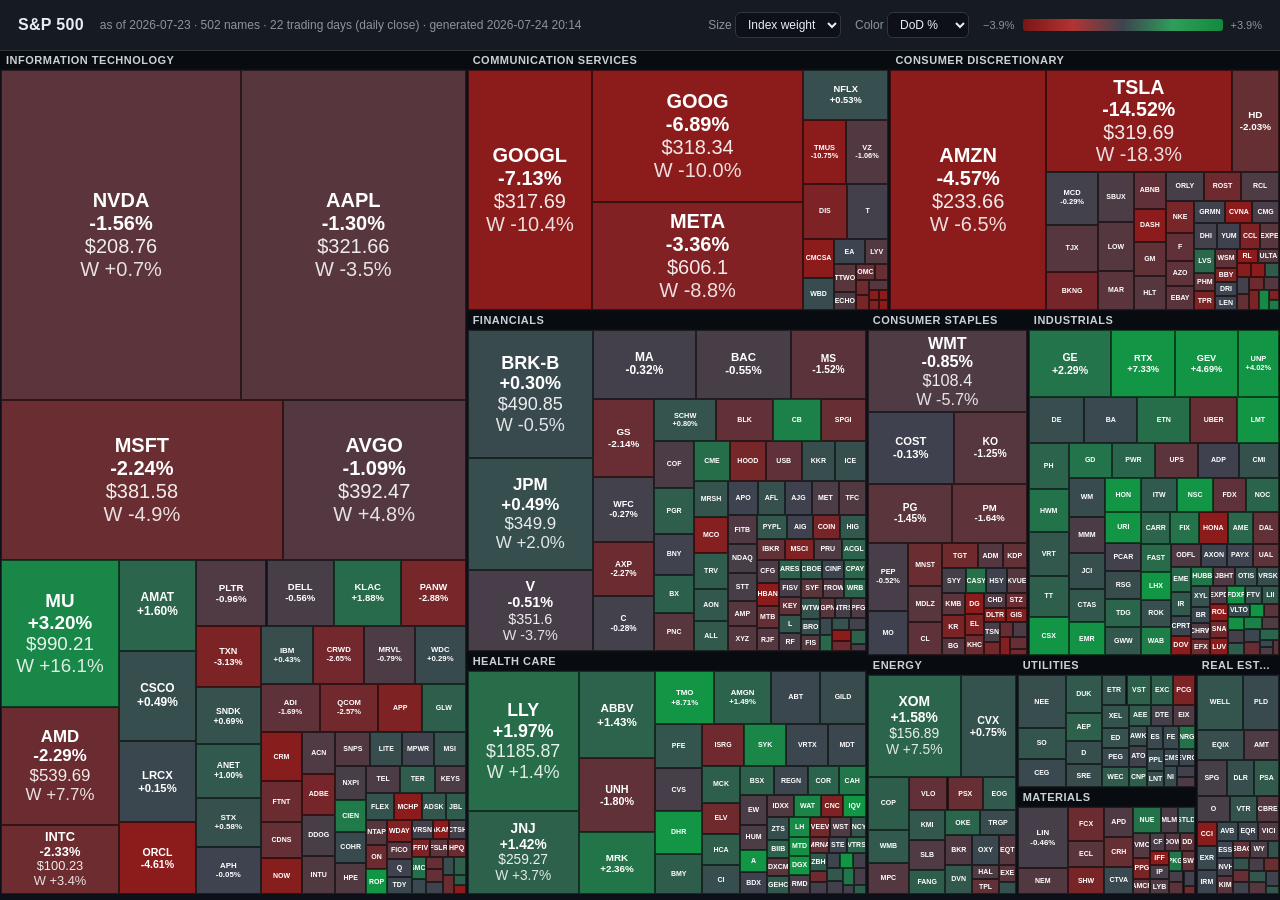
==== index.html @ 818093a1 "S&P 500 treemap: static page + data pipeline Co-Authored-By: Claude Opus 4.8 <noreply@anthropic.com>" ====
<!DOCTYPE html>
<html lang="en">
<head>
<meta charset="utf-8">
<meta name="viewport" content="width=device-width, initial-scale=1">
<title>S&P 500 Treemap</title>
<style>
  :root{--bg:#0d1117;--panel:#161b22;--border:#30363d;--text:#e6edf3;--muted:#8b949e;}
  *{box-sizing:border-box;}
  html,body{margin:0;height:100%;background:var(--bg);color:var(--text);
    font-family:-apple-system,BlinkMacSystemFont,"Segoe UI",Roboto,Helvetica,Arial,sans-serif;}
  header{display:flex;align-items:center;gap:16px;padding:12px 18px;border-bottom:1px solid var(--border);
    background:var(--panel);flex-wrap:wrap;}
  header h1{font-size:16px;font-weight:600;margin:0;letter-spacing:.3px;}
  header .sub{color:var(--muted);font-size:12px;}
  .controls{margin-left:auto;display:flex;gap:14px;align-items:center;font-size:12px;color:var(--muted);}
  .controls select{background:#0d1117;color:var(--text);border:1px solid var(--border);
    border-radius:6px;padding:4px 8px;font-size:12px;}
  .legend{display:flex;align-items:center;gap:8px;font-size:11px;color:var(--muted);}
  .legend .bar{width:200px;height:12px;border-radius:3px;
    background:linear-gradient(90deg,#7a1616,#b23434,#3d4450,#2f9e5c,#128a3d);}
  #map{position:relative;width:100%;height:calc(100% - 56px);}
  .sector{position:absolute;overflow:hidden;}
  .sector-label{position:absolute;top:0;left:0;right:0;height:18px;line-height:18px;
    font-size:11px;font-weight:700;letter-spacing:.5px;text-transform:uppercase;
    color:#c9d1d9;padding:0 6px;background:rgba(0,0,0,.35);z-index:2;
    white-space:nowrap;overflow:hidden;text-overflow:ellipsis;pointer-events:none;}
  .tile{position:absolute;border:1px solid rgba(0,0,0,.55);overflow:hidden;
    display:flex;flex-direction:column;align-items:center;justify-content:center;
    text-align:center;color:#fff;line-height:1.15;}
  .tile:hover{outline:2px solid #fff;outline-offset:-2px;z-index:5;}
  .tk{font-weight:700;}.pr{opacity:.9;}.dp{font-weight:600;}.ww{opacity:.85;}
  .tt{position:fixed;pointer-events:none;z-index:50;background:#000;border:1px solid var(--border);
    border-radius:8px;padding:8px 10px;font-size:12px;min-width:200px;display:none;box-shadow:0 6px 20px rgba(0,0,0,.5);}
  .tt b{font-size:13px;}
  .tt .row{display:flex;justify-content:space-between;gap:16px;color:var(--muted);}
  .tt .row span:last-child{color:var(--text);font-variant-numeric:tabular-nums;}
  #err{padding:40px;color:var(--muted);font-size:14px;}
</style>
</head>
<body>
<header>
  <h1>S&amp;P 500</h1>
  <span class="sub" id="asof"></span>
  <div class="controls">
    <label>Size <select id="sizeSel"><option>Index weight</option><option>Equal</option></select></label>
    <label>Color <select id="colorSel"><option>DoD %</option><option>WoW %</option></select></label>
    <div class="legend"><span id="legLo">−3%</span><div class="bar"></div><span id="legHi">+3%</span></div>
  </div>
</header>
<div id="map"><div id="err">Loading data…</div></div>
<div class="tt" id="tt"></div>

<script src="data.js"></script>
<script>
const SECTOR_ORDER=["Information Technology","Communication Services","Consumer Discretionary","Financials",
  "Health Care","Consumer Staples","Industrials","Energy","Utilities","Materials","Real Estate"];

const D=window.SP500;
if(!D||!D.stocks){document.getElementById('err').textContent="data.js not found or empty — run fetch_data.py.";}

// stock tuple: [ticker, sector, price, weight, dod, wow]
const STOCKS=(D&&D.stocks)||[];
const SERIES=(D&&D.series)||{};
const SECTOR_SERIES=(D&&D.sectorSeries)||{};
const SPX_SERIES=(D&&D.spxSeries)||[];

// ---- adaptive color clamp: 92nd percentile of |value| across whole index ----
function clampFor(mode){
  const idx=mode==='WoW %'?5:4;
  const vals=STOCKS.map(s=>Math.abs(s[idx])).filter(v=>isFinite(v)).sort((a,b)=>a-b);
  if(!vals.length)return 3;
  const p=vals[Math.floor(vals.length*0.92)]||vals[vals.length-1];
  return Math.max(0.5,Math.round(p*10)/10);
}
let CLAMP=3;
function lerp(a,b,t){return a+(b-a)*t;}
function colorFor(v){
  const c=Math.max(-CLAMP,Math.min(CLAMP,v))/CLAMP;
  const g=[61,68,80];let r,gr,b;
  if(c<0){const t=-c;r=lerp(g[0],140,t);gr=lerp(g[1],28,t);b=lerp(g[2],28,t);}
  else{const t=c;r=lerp(g[0],18,t);gr=lerp(g[1],150,t);b=lerp(g[2],70,t);}
  return `rgb(${r|0},${gr|0},${b|0})`;
}

// ---- sparkline ----
function sparkline(ticker,sector){
  const a=SERIES[ticker],b=SECTOR_SERIES[sector],c=SPX_SERIES;
  if(!a||!a.length)return'';
  const N=a.length;
  const lines=[a,b,c].filter(Boolean);
  const all=[].concat(...lines);
  let mn=Math.min(...all),mx=Math.max(...all);
  if(mx-mn<1e-6){mx+=0.01;mn-=0.01;}
  const W=200,H=54,pad=3;
  const X=i=>pad+i*(W-2*pad)/(N-1);
  const Y=v=>pad+(1-(v-mn)/(mx-mn))*(H-2*pad);
  const path=s=>s.map((v,i)=>`${i?'L':'M'}${X(i).toFixed(1)},${Y(v).toFixed(1)}`).join(' ');
  const zeroY=Y(0).toFixed(1);
  const secPath=b?`<path d="${path(b)}" fill="none" stroke="#d29922" stroke-width="1.2" opacity=".9"/>`:'';
  const spxPath=c&&c.length?`<path d="${path(c)}" fill="none" stroke="#8b949e" stroke-width="1" stroke-dasharray="3 2" opacity=".8"/>`:'';
  const last=v=>((v>=0?'+':'')+(v*100).toFixed(1)+'%');
  return `<svg width="${W}" height="${H}" style="display:block;margin-top:6px">
    <line x1="${pad}" y1="${zeroY}" x2="${W-pad}" y2="${zeroY}" stroke="#30363d" stroke-dasharray="2 2"/>
    ${spxPath}${secPath}
    <path d="${path(a)}" fill="none" stroke="#58a6ff" stroke-width="1.8"/></svg>
  <div style="display:flex;gap:10px;font-size:10px;margin-top:2px">
    <span style="color:#58a6ff">— ${ticker} ${last(a[N-1])}</span>
    ${b?`<span style="color:#d29922">— Sector</span>`:''}
    ${c&&c.length?`<span style="color:#8b949e">-- S&amp;P ${last(c[c.length-1])}</span>`:''}
  </div>`;
}

// ---- squarified treemap ----
function squarify(items,x,y,w,h){
  const total=items.reduce((s,i)=>s+i.value,0)||1;
  const scale=(w*h)/total;
  const norm=items.map(i=>({...i,area:i.value*scale}));
  const out=[];let rx=x,ry=y,rw=w,rh=h,row=[],i=0;
  const worst=(row,len)=>{const s=row.reduce((a,b)=>a+b.area,0);
    const mx=Math.max(...row.map(r=>r.area)),mn=Math.min(...row.map(r=>r.area));
    return Math.max((len*len*mx)/(s*s),(s*s)/(len*len*mn));};
  function layoutRow(row,len,horiz){const s=row.reduce((a,b)=>a+b.area,0),thick=s/len;let off=0;
    for(const r of row){const cell=r.area/thick;
      if(horiz){out.push({...r,rect:[rx,ry+off,thick,cell]});off+=cell;}
      else{out.push({...r,rect:[rx+off,ry,cell,thick]});off+=cell;}}
    if(horiz){rx+=thick;rw-=thick;}else{ry+=thick;rh-=thick;}}
  while(i<norm.length){const horiz=rw>=rh;const len=horiz?rh:rw;const cur=norm[i];
    if(row.length===0){row.push(cur);i++;continue;}
    if(worst(row,len)>=worst([...row,cur],len)){row.push(cur);i++;}
    else{layoutRow(row,len,horiz);row=[];}}
  if(row.length){const horiz=rw>=rh;layoutRow(row,horiz?rh:rw,horiz);}
  return out;
}

function build(){
  const map=document.getElementById('map');map.innerHTML='';
  if(!STOCKS.length)return;
  const W=map.clientWidth,H=map.clientHeight;
  const sizeMode=document.getElementById('sizeSel').value;
  const colorMode=document.getElementById('colorSel').value;
  CLAMP=clampFor(colorMode);
  document.getElementById('legLo').textContent='−'+CLAMP+'%';
  document.getElementById('legHi').textContent='+'+CLAMP+'%';

  const bySector={};
  for(const r of STOCKS){
    const o={ticker:r[0],sector:r[1],price:r[2],wt:r[3],dod:r[4],wow:r[5]};
    (bySector[o.sector]=bySector[o.sector]||[]).push(o);
  }
  const sectors=SECTOR_ORDER.filter(s=>bySector[s]).map(s=>({
    name:s,value:bySector[s].reduce((a,b)=>a+(b.wt||0.01),0),items:bySector[s]}));

  for(const sr of squarify(sectors,0,0,W,H)){
    const [sx,sy,sw,sh]=sr.rect;
    const secDiv=document.createElement('div');secDiv.className='sector';
    secDiv.style.cssText=`left:${sx}px;top:${sy}px;width:${sw}px;height:${sh}px;`;
    const lbl=document.createElement('div');lbl.className='sector-label';lbl.textContent=sr.name;
    secDiv.appendChild(lbl);
    const items=sr.items.map(it=>({...it,value:sizeMode==='Equal'?1:(it.wt||0.005)}))
                        .sort((a,b)=>b.value-a.value);
    const pad=1,top=18;
    for(const t of squarify(items,pad,top+pad,Math.max(1,sw-2*pad),Math.max(1,sh-top-2*pad))){
      const [tx,ty,tw,th]=t.rect;
      const val=colorMode==='WoW %'?t.wow:t.dod;
      const d=document.createElement('div');d.className='tile';
      d.style.cssText=`left:${tx}px;top:${ty}px;width:${tw}px;height:${th}px;background:${colorFor(val)};`;
      const area=tw*th;let html='';
      if(area>260)html+=`<div class="tk">${t.ticker}</div>`;
      if(area>2600)html+=`<div class="dp">${t.dod>=0?'+':''}${t.dod.toFixed(2)}%</div>`;
      if(area>8000)html+=`<div class="pr">$${t.price}</div><div class="ww">W ${t.wow>=0?'+':''}${t.wow.toFixed(1)}%</div>`;
      d.innerHTML=html;
      d.style.fontSize=Math.max(7,Math.min(20,Math.sqrt(area)/7))+'px';
      d.addEventListener('mousemove',e=>showTip(e,t));
      d.addEventListener('mouseleave',hideTip);
      secDiv.appendChild(d);
    }
    map.appendChild(secDiv);
  }
}

const tt=document.getElementById('tt');
function showTip(e,t){
  tt.style.display='block';
  tt.innerHTML=`<b>${t.ticker}</b> &nbsp;<span style="color:#8b949e">${t.sector}</span>
    <div class="row"><span>Price</span><span>$${t.price}</span></div>
    <div class="row"><span>DoD</span><span>${t.dod>=0?'+':''}${t.dod.toFixed(2)}%</span></div>
    <div class="row"><span>WoW</span><span>${t.wow>=0?'+':''}${t.wow.toFixed(2)}%</span></div>
    <div class="row"><span>Index wt</span><span>${t.wt!=null?t.wt.toFixed(3)+'%':'—'}</span></div>
    ${sparkline(t.ticker,t.sector)}`;
  const w=224,h=190,pad=14;
  let x=e.clientX+pad,y=e.clientY+pad;
  if(x+w>window.innerWidth)x=e.clientX-w-pad;
  if(y+h>window.innerHeight)y=e.clientY-h-pad;
  tt.style.left=Math.max(4,x)+'px';tt.style.top=Math.max(4,y)+'px';
}
function hideTip(){tt.style.display='none';}

if(D){
  document.getElementById('asof').textContent=
    `as of ${D.asOf} · ${STOCKS.length} names · ${D.window} · generated ${D.generated||''}`;
  document.getElementById('sizeSel').addEventListener('change',build);
  document.getElementById('colorSel').addEventListener('change',build);
  window.addEventListener('resize',build);
  build();
}
</script>
</body>
</html>
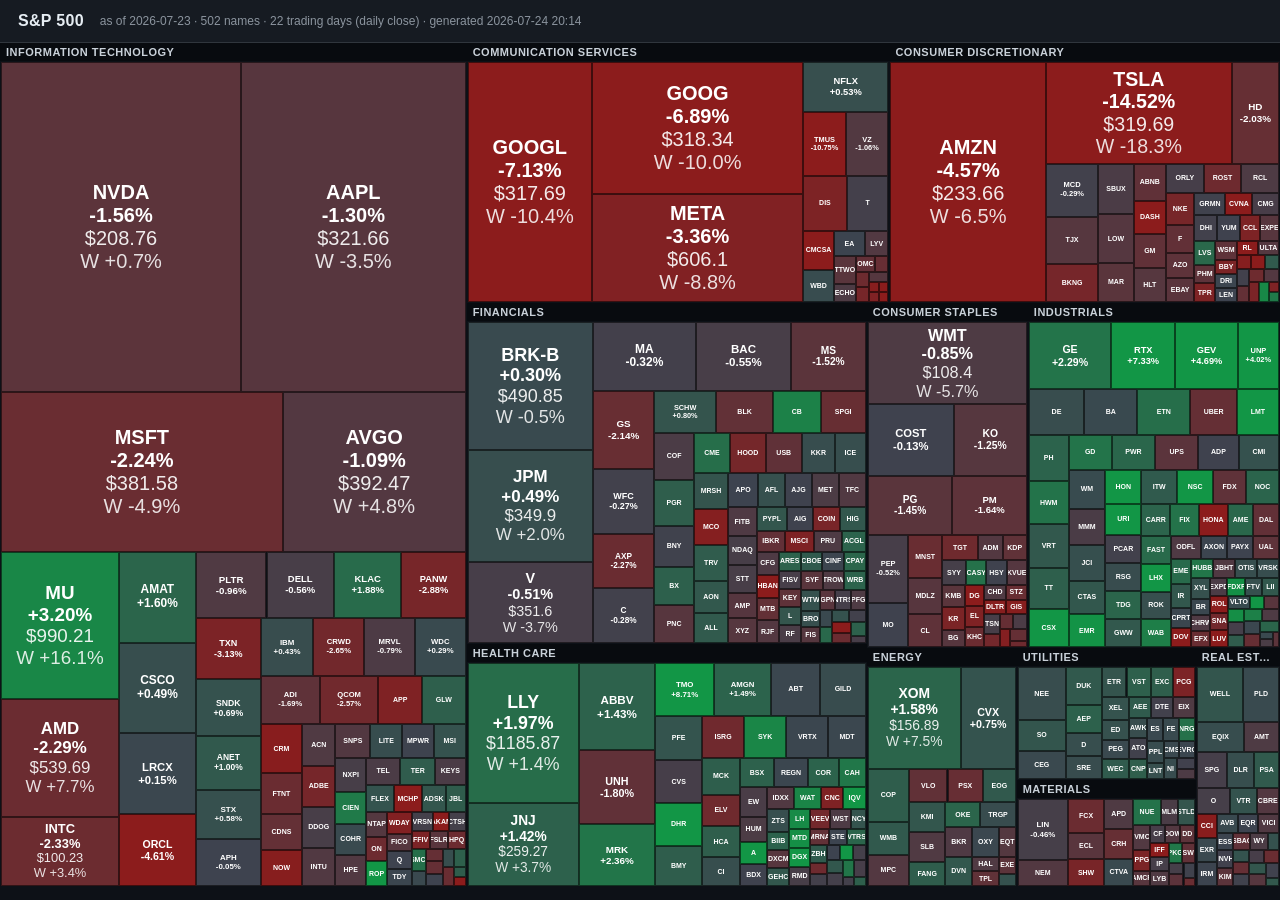
==== commit 474e4dde: "Mini App: remove size/color selectors + legend (keep header)" ====
--- a/index.html
+++ b/index.html
@@ -42,11 +42,6 @@
 <header>
   <h1>S&amp;P 500</h1>
   <span class="sub" id="asof"></span>
-  <div class="controls">
-    <label>Size <select id="sizeSel"><option>Index weight</option><option>Equal</option></select></label>
-    <label>Color <select id="colorSel"><option>DoD %</option><option>WoW %</option></select></label>
-    <div class="legend"><span id="legLo">−3%</span><div class="bar"></div><span id="legHi">+3%</span></div>
-  </div>
 </header>
 <div id="map"><div id="err">Loading data…</div></div>
 <div class="tt" id="tt"></div>
@@ -137,11 +132,9 @@
   const map=document.getElementById('map');map.innerHTML='';
   if(!STOCKS.length)return;
   const W=map.clientWidth,H=map.clientHeight;
-  const sizeMode=document.getElementById('sizeSel').value;
-  const colorMode=document.getElementById('colorSel').value;
+  const sizeMode='Index weight';   // fixed view (selectors removed)
+  const colorMode='DoD %';
   CLAMP=clampFor(colorMode);
-  document.getElementById('legLo').textContent='−'+CLAMP+'%';
-  document.getElementById('legHi').textContent='+'+CLAMP+'%';
 
   const bySector={};
   for(const r of STOCKS){
@@ -199,8 +192,6 @@
 if(D){
   document.getElementById('asof').textContent=
     `as of ${D.asOf} · ${STOCKS.length} names · ${D.window} · generated ${D.generated||''}`;
-  document.getElementById('sizeSel').addEventListener('change',build);
-  document.getElementById('colorSel').addEventListener('change',build);
   window.addEventListener('resize',build);
   build();
 }
